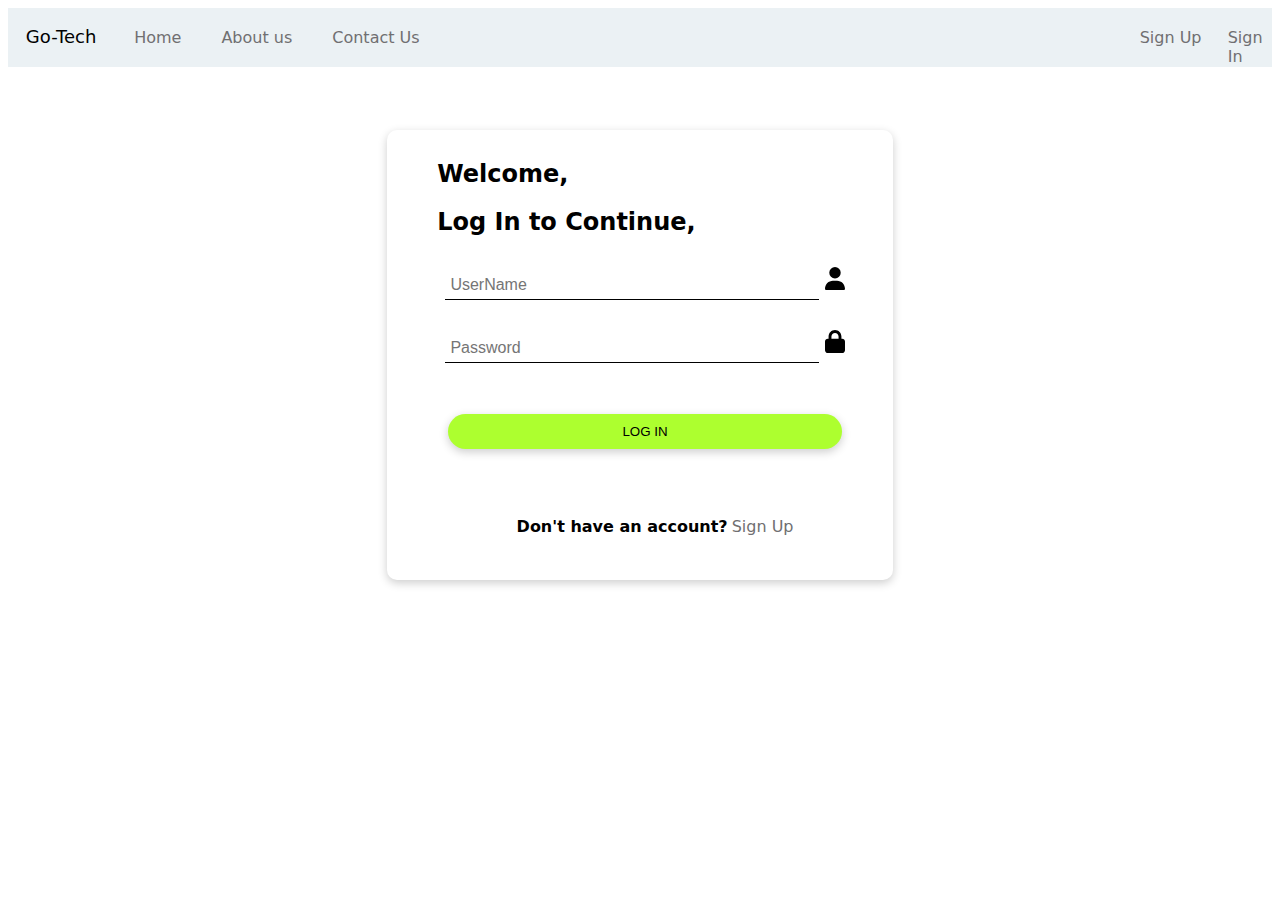
==== login/login.html @ f2e0a409 "Add files via upload" ====
<!DOCTYPE html>
<html lang="en">
<head>
    <meta charset="UTF-8">
    <meta name="viewport" content="width=device-width, initial-scale=1.0">
    <title>Login-GoTech</title>
    <link rel="stylesheet" href="./css/login.css">
</head>
<body>
    <nav class="navbar">
        <ul>
            <li id="brand">Go-Tech</li>
            <li><a href="./index.html">Home</a></li>
            <li><a href="#about">About us</a></li>
            <li><a href="#contact">Contact Us</a></li>
            <li><a id="signin" href="./login.html">Sign In</a></li>
            <li><a id="signup" href="./register.html">Sign Up</a></li>
        </ul>
    </nav>
    
    <div class="login">
        <h2 class="greet">Welcome,</h2>
        <h2 class="greet1">Log In to Continue,</h2>
        <div id="error-message"></div>
        <form name="form" action="http://localhost/login/php/login.php" onsubmit="return validate()"  method="post">
            <input type="text" autocomplete="off" class="username" name="username" placeholder="UserName">
            <img src="./assets/user-solid.svg" alt="user-solid-icon" >
            <div id="user-err">Please input a valid Username</div>
            <br><br>
            <input type="password" placeholder="Password" name="pass">
            <img src="./assets/lock-solid.svg" alt="lock-solid-icon">
            <div id="pass-err">Please input your Password</div>
            <br>
            <button type="submit">LOG IN</button>
        </form>
        
        
        <br>
        
        <table>
            <tr>
                <td><h4>Don't have an account?</h4></td>
                <td><a href="./register.html" >Sign Up</a></td>
            </tr>
        </table>
    </div>
    <script src="./js/login.js"></script>
    <script src="https://code.jquery.com/jquery-3.6.0.min.js"></script>
</body>
</html>
---- login/css/login.css ----
body{
    font-family: system-ui, -apple-system, BlinkMacSystemFont, 'Segoe UI', Roboto, Oxygen, Ubuntu, Cantarell, 'Open Sans', 'Helvetica Neue', sans-serif;
}
.login{
    border: 0px solid;
    text-align: center;
    border-radius: 10px;
    margin-left: 30%;
    margin-right: 30%;
    margin-top: 5%;
    
    box-shadow: 0 3px 10px rgb(0 0 0 / 0.2);
}
.greet{
    text-align: left;
    padding-top: 30px;
    padding-left: 50px;
}
.greet1{
    text-align: left;
    padding-left: 50px;
}
input{
    margin-top: 3%;
    padding: 5px;
    border: 0;
    outline: 0;
    background: transparent;
    border-bottom: 1px solid black;
    width:72%;
    margin-left: 2%;
    font-size:medium;
}
h3{
    text-align: left;
    padding-left: 20px;
}
img{
    width: 4%;
    height: 4%;
    
}
button{
    background-color: greenyellow;
    width:78%;
    margin-left: 2%;
    margin-top: 10%;
    padding: 10px;
    border-radius: 20px;
    border: none;
    box-shadow: 0 3px 10px rgb(0 0 0 / 0.2);
    cursor: pointer;
}
a{
    text-decoration: none;
    color: #706F71;

}
table{
    margin-top: 5%;
    text-align: center;
    padding: 20px;
    padding-left: 25%;
    margin-top: 1%;
}
.forgetPassword{
    text-align: right;
    padding-left: 30%;
}
.login #user-err ,
.login #pass-err{
    text-align: left;
    color:#eb4934;
    display: none;
    padding-left: 60px;
}


ul {
  list-style-type: none;
  margin: 0;
  padding: 0;
  overflow: hidden;
  box-sizing: inherit;
  background-color: #EBF1F4;
}
li {
  float: left;
  display: inline;
  padding: 20px;
}

a {
  display: block;
}
#signin{
    padding-left: 60%;
    position:absolute;
    border: 1px solid greenyellow;
    box-sizing: border-box;
    border-width: inherit;
}
#signup{
    padding-left: 50%;
    position: absolute;
}
#brand{
 font-size: large;
 padding: 17.85px;
}
.navbar{
    justify-content: space-between;
}


#spinner   {  
           
            animation: spin 1s linear infinite;
            margin-left: 45%;
            margin-top: 4%;
        }
          
        @keyframes spin {
            100% {
                transform: rotate(360deg);
            }


    
}
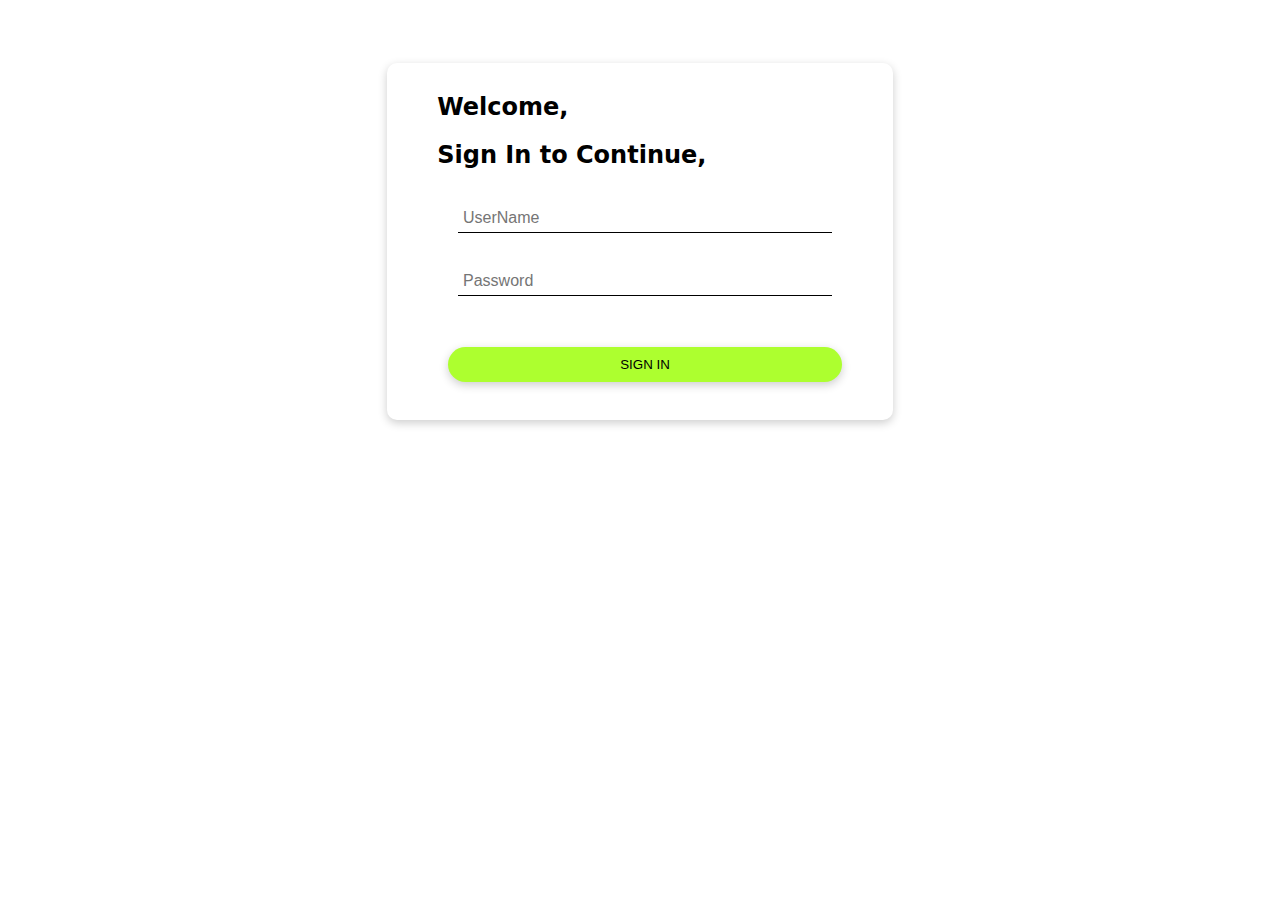
==== commit 12d6031c: "Update login.html" ====
--- a/login/login.html
+++ b/login/login.html
@@ -1,50 +1,41 @@
 <!DOCTYPE html>
 <html lang="en">
-<head>
-    <meta charset="UTF-8">
-    <meta name="viewport" content="width=device-width, initial-scale=1.0">
-    <title>Login-GoTech</title>
-    <link rel="stylesheet" href="./css/login.css">
-</head>
-<body>
-    <nav class="navbar">
-        <ul>
-            <li id="brand">Go-Tech</li>
-            <li><a href="./index.html">Home</a></li>
-            <li><a href="#about">About us</a></li>
-            <li><a href="#contact">Contact Us</a></li>
-            <li><a id="signin" href="./login.html">Sign In</a></li>
-            <li><a id="signup" href="./register.html">Sign Up</a></li>
-        </ul>
-    </nav>
-    
+  <head>
+    <meta charset="UTF-8" />
+    <meta name="viewport" content="width=device-width, initial-scale=1.0" />
+    <title>TerzoCloud</title>
+    <link rel="stylesheet" href="css/register.css" />
+  </head>
+  <body>
     <div class="login">
-        <h2 class="greet">Welcome,</h2>
-        <h2 class="greet1">Log In to Continue,</h2>
-        <div id="error-message"></div>
-        <form name="form" action="http://localhost/login/php/login.php" onsubmit="return validate()"  method="post">
-            <input type="text" autocomplete="off" class="username" name="username" placeholder="UserName">
-            <img src="./assets/user-solid.svg" alt="user-solid-icon" >
-            <div id="user-err">Please input a valid Username</div>
-            <br><br>
-            <input type="password" placeholder="Password" name="pass">
-            <img src="./assets/lock-solid.svg" alt="lock-solid-icon">
-            <div id="pass-err">Please input your Password</div>
-            <br>
-            <button type="submit">LOG IN</button>
-        </form>
-        
-        
-        <br>
-        
-        <table>
-            <tr>
-                <td><h4>Don't have an account?</h4></td>
-                <td><a href="./register.html" >Sign Up</a></td>
-            </tr>
-        </table>
+      <h2 class="greet">Welcome,</h2>
+      <h2 class="greet1">Sign In to Continue,</h2>
+      <h4 id="err-msg">Please fill out all the necessary details</h4>
+      <h4 id="usr-exist">User already exist please login to continue</h4>
+      <form name="form" action="./profile.html" onsubmit="return validate();">
+        <input
+          type="text"
+          autocomplete="off"
+          id="username"
+          name="username"
+          placeholder="UserName"
+        />
+        <div id="user-err">This field could not be empty.</div>
+        <div id="user-unavl">This Username has already been taken</div>
+        <br /><br />
+
+        <input
+          type="password"
+          placeholder="Password"
+          name="password"
+          id="password"
+        />
+
+        <button type="submit" name="submit">SIGN IN</button>
+        <br /><br />
+        <br />
+      </form>
     </div>
-    <script src="./js/login.js"></script>
-    <script src="https://code.jquery.com/jquery-3.6.0.min.js"></script>
-</body>
-</html>+    <script src="js/register.js"></script>
+  </body>
+</html>
--- a/login/css/register.css
+++ b/login/css/register.css
@@ -0,0 +1,118 @@
+body{
+    font-family: system-ui, -apple-system, BlinkMacSystemFont, 'Segoe UI', Roboto, Oxygen, Ubuntu, Cantarell, 'Open Sans', 'Helvetica Neue', sans-serif;
+    
+}
+.login{
+    border: 0px solid;
+    text-align: center;
+    border-radius: 10px;
+    margin-left: 30%;
+    margin-right: 30%;
+    margin-top: 5%;
+    
+    box-shadow: 0 3px 10px rgb(0 0 0 / 0.2);
+}
+.greet{
+    text-align: left;
+    padding-top: 30px;
+    padding-left: 50px;
+}
+.greet1{
+    text-align: left;
+    padding-left: 50px;
+}
+input{
+    margin-top: 3%;
+    padding: 5px;
+    border: 0;
+    outline: 0;
+    background: transparent;
+    border-bottom: 1px solid black;
+    width:72%;
+    margin-left: 2%;
+    font-size:medium;
+}
+h3{
+    text-align: left;
+    padding-left: 20px;
+}
+img{
+    width: 4%;
+    height: 4%;
+    
+}
+button{
+    background-color: greenyellow;
+    width:78%;
+    margin-left: 2%;
+    margin-top: 10%;
+    padding: 10px;
+    border-radius: 20px;
+    border: none;
+    box-shadow: 0 3px 10px rgb(0 0 0 / 0.2);
+    cursor: pointer;
+}
+a{
+    text-decoration: none;
+    color: #706F71;
+
+}
+table{
+    margin-top: 5%;
+    text-align: center;
+    padding: 20px;
+    padding-left: 25%;
+    margin-top: 1%;
+}
+.forgetPassword{
+    text-align: right;
+    padding-left: 50%;
+}
+.login #user-err ,
+.login #pass-err,
+.login #user-unavl,
+.login #email-err,
+.login #name-err,
+.login #pass-mismatch-err,
+#err-msg,
+#pass-err1,
+#len-err,
+#usr-exist
+{
+    text-align: left;
+    color:#eb4934;
+    display: none;
+    padding-left: 70px;
+}
+ul {
+  list-style-type: none;
+  margin: 0;
+  padding: 0;
+  overflow: hidden;
+  box-sizing: inherit;
+  background-color: #EBF1F4;
+}
+li {
+  float: left;
+  display: inline;
+  padding: 20px;
+}
+
+a {
+  display: block;
+}
+#signin{
+    padding-left: 60%;
+    position:absolute;
+    border: 1px solid greenyellow;
+    box-sizing: border-box;
+    border-width: inherit;
+}
+#signup{
+    padding-left: 50%;
+    position: absolute;
+}
+#brand{
+ font-size: large;
+ padding: 17.7px;
+}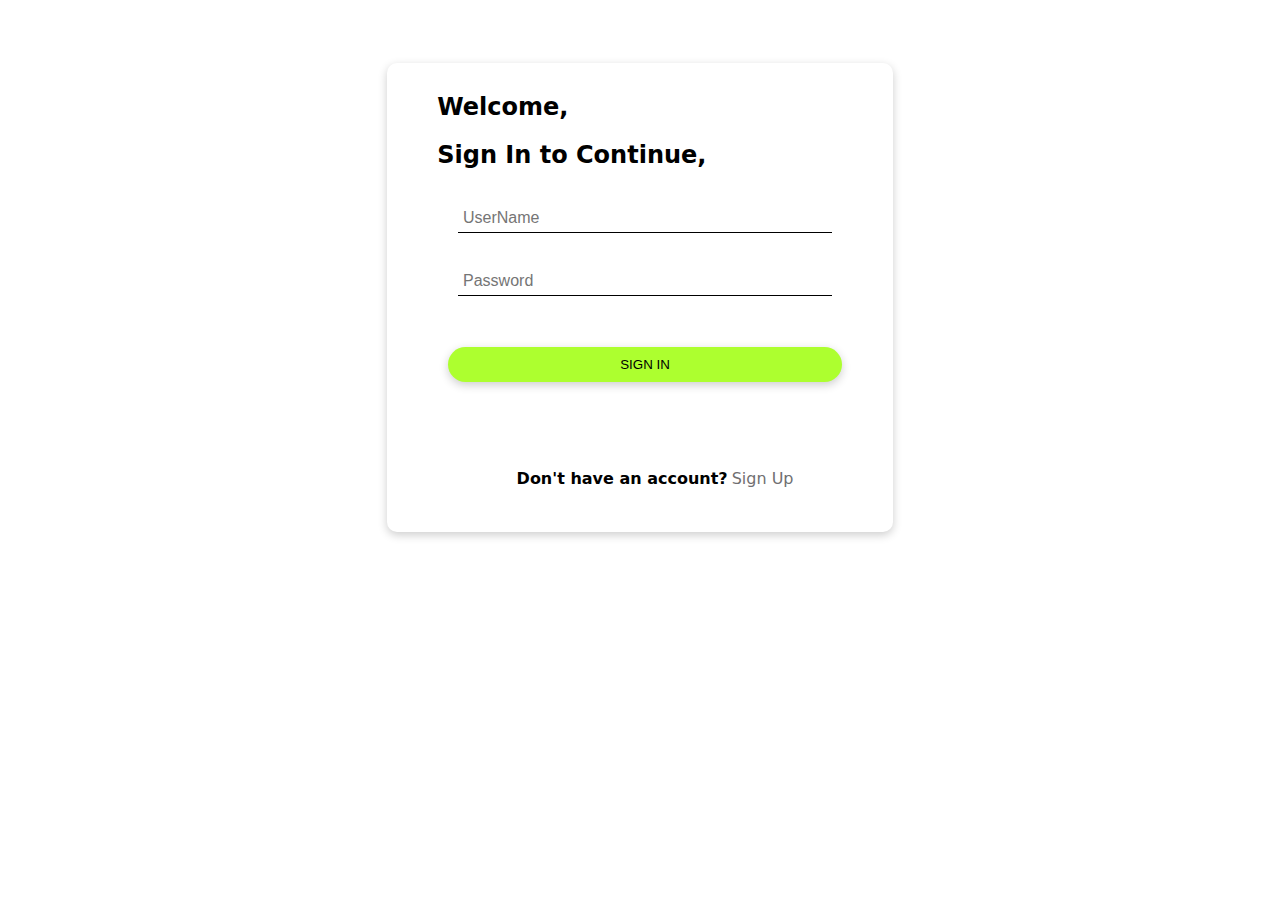
==== commit 46e22005: "Update login.html" ====
--- a/login/login.html
+++ b/login/login.html
@@ -3,7 +3,7 @@
   <head>
     <meta charset="UTF-8" />
     <meta name="viewport" content="width=device-width, initial-scale=1.0" />
-    <title>TerzoCloud</title>
+    <title>Go-Tech</title>
     <link rel="stylesheet" href="css/register.css" />
   </head>
   <body>
@@ -35,6 +35,13 @@
         <br /><br />
         <br />
       </form>
+
+      <table>
+            <tr>
+                <td><h4>Don't have an account?</h4></td>
+                <td><a href="./register.html" >Sign Up</a></td>
+            </tr>
+        </table>
     </div>
     <script src="js/register.js"></script>
   </body>
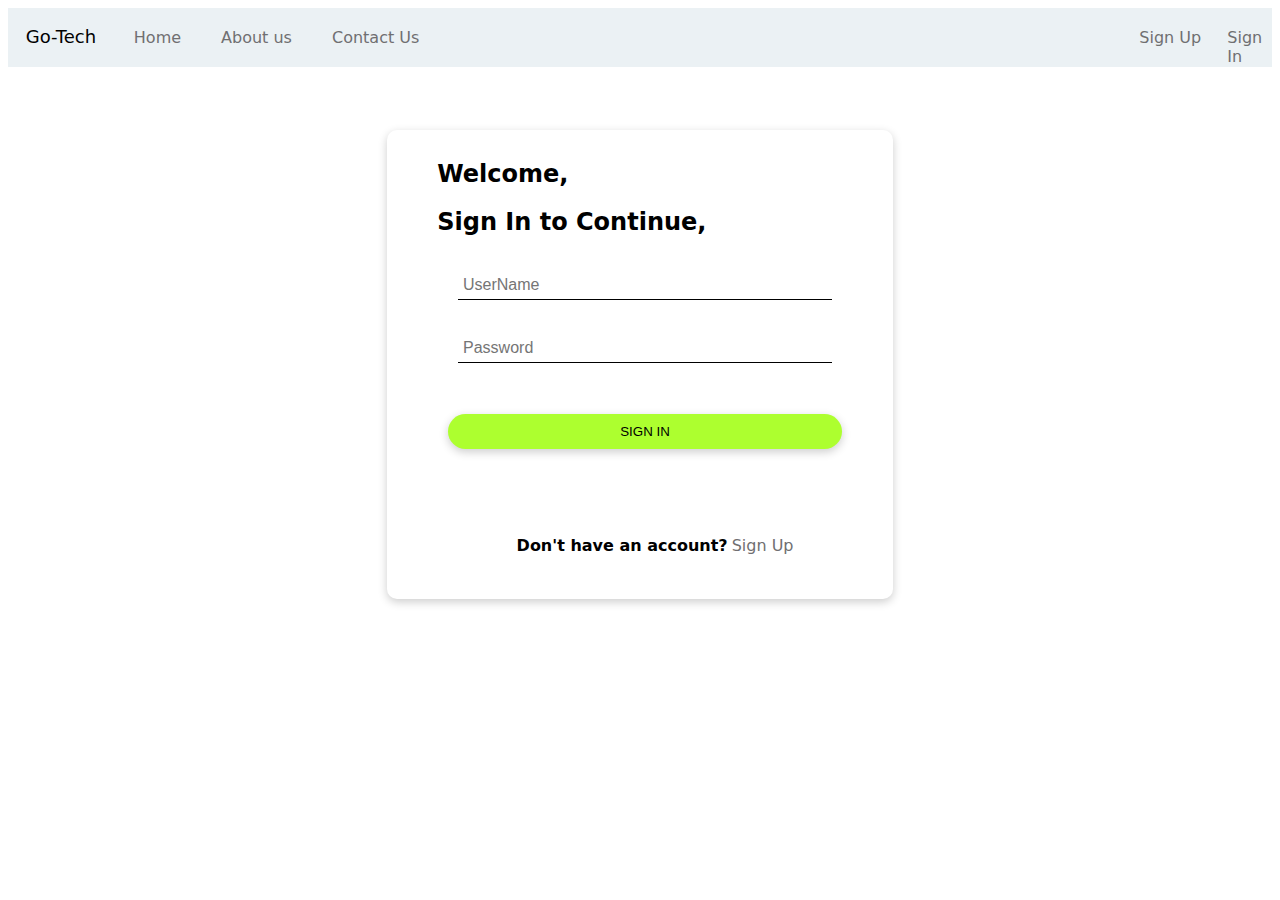
==== commit 093d998b: "Update login.html" ====
--- a/login/login.html
+++ b/login/login.html
@@ -7,6 +7,16 @@
     <link rel="stylesheet" href="css/register.css" />
   </head>
   <body>
+    <nav>
+        <ul>
+            <li id="brand">Go-Tech</li>
+            <li><a href="./index.html">Home</a></li>
+            <li><a href="#about">About us</a></li>
+            <li><a href="#contact">Contact Us</a></li>
+            <li><a id="signin" href="./login.html">Sign In</a></li>
+            <li><a id="signup" href="./register.html">Sign Up</a></li>
+        </ul>
+    </nav>
     <div class="login">
       <h2 class="greet">Welcome,</h2>
       <h2 class="greet1">Sign In to Continue,</h2>
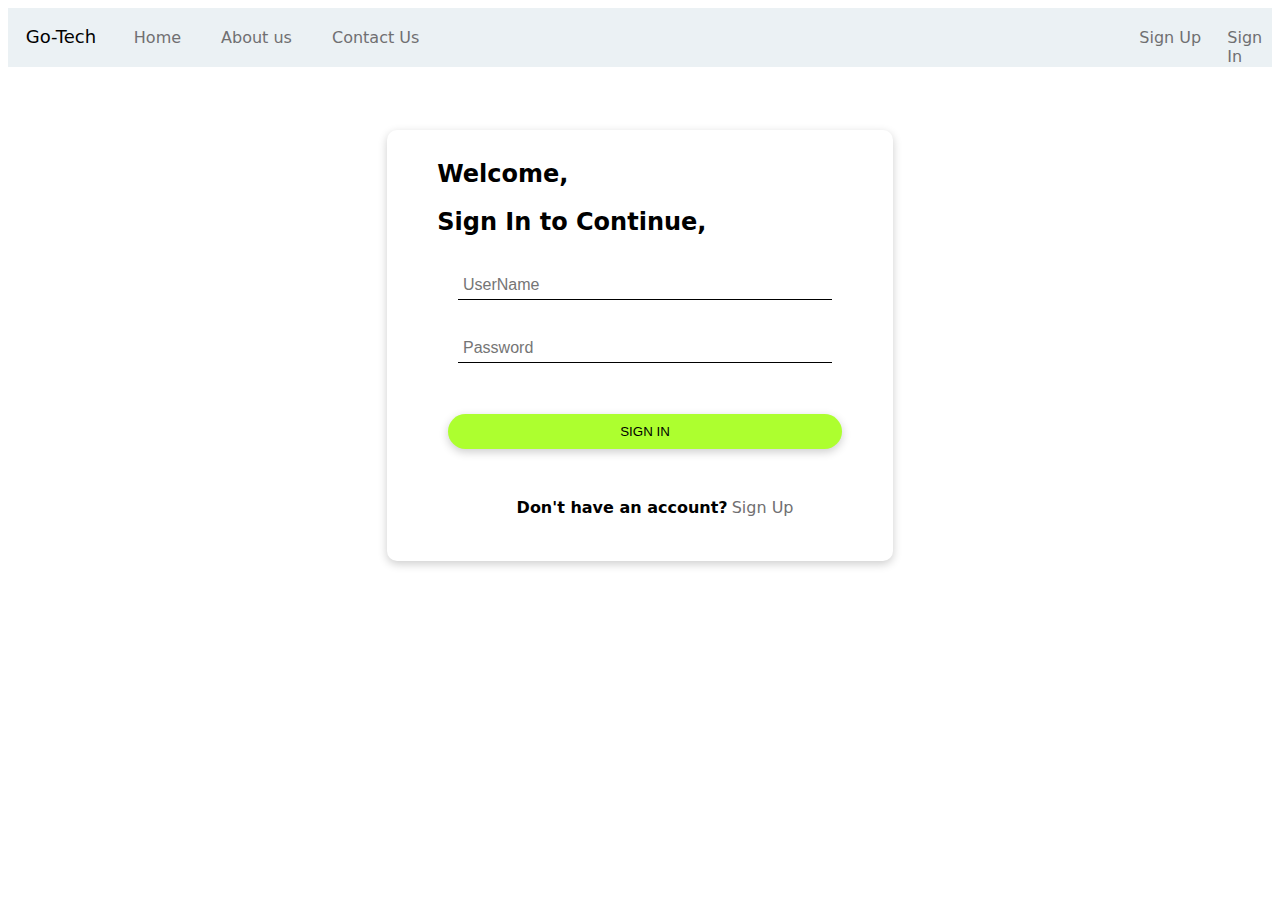
==== commit b8f35e6d: "Update login.html" ====
--- a/login/login.html
+++ b/login/login.html
@@ -42,7 +42,6 @@
         />
 
         <button type="submit" name="submit">SIGN IN</button>
-        <br /><br />
         <br />
       </form>
 
